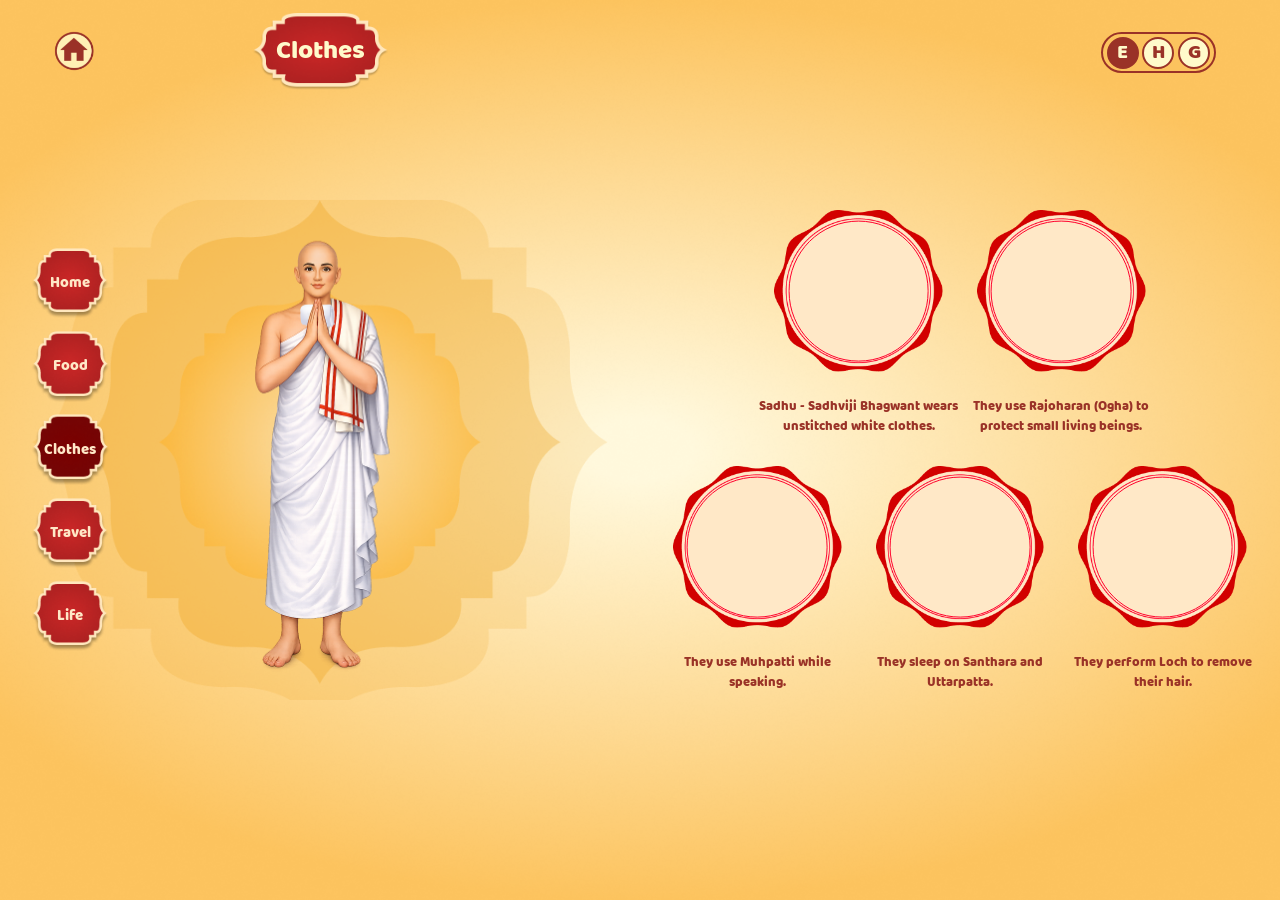
==== clothes.html @ c634a22c "first commit" ====
<!doctype html>
<html lang="en">

<head>
  <meta charset="UTF-8" />

  <meta name="viewport" content="width=device-width, initial-scale=1.0" />

  <title data-lang-key="title"></title>

  <link rel="stylesheet" href="./assets/css/style.css" />

  <style>

    .row {
  gap: 0vw;
}
    .row-2 .col,
    .row-1 .col {
      width: 33.33%!important;
    }

    .col .content {
      width: 100%;
      height: 7vw !important;
      text-align: center;
      color: #9a3227;
      font-family: "BalooRegular";
      padding: 0vw 0vw;
    }

    body[data-lang="hi"] .col .content, body[data-lang="gu"] .col .content  {
 padding: 0vw 0.5vw;
}



    .left-container .mascot-1 {
      width: 33.33%!important;
    }

    .slide-container {
      height: 39vw;
    }
  </style>
</head>

<body>
  <a class="home-btn" href="index.html"></a>

  <div class="language-container">
    <div class="english active">E</div>
    <div class="hindi">H</div>
    <div class="gujrati">G</div>
  </div>

  <div class="pages">
    <a class="page" href="home.html" data-lang-key="title-1"></a>
    <a class="page" href="food.html" data-lang-key="title-2"></a>
    <a class="page active" href="clothes.html" data-lang-key="title-3"></a>
    <a class="page" href="travel.html" data-lang-key="title-4"></a>
    <a class="page" href="life.html" data-lang-key="title-5"></a>
  </div>

  <main>
    <!-- ================= LEFT CONTAINER ================= -->
    <div class="left-container">
      <div class="title" data-lang-key="title-3"></div>

      <div class="main-container">
        <img class="hero-img1" src="./assets/images/hero-img.png" alt="" />

        <img class="mascot-1" src="./assets/images/topic-3.png" alt="" />
      </div>
    </div>

    <!-- ================= RIGHT CONTAINER ================= -->
    <div class="right-container">
      <!-- ================= GRID VIEW ================= -->
      <div class="slide-container">
        <div class="row row-1">
          <div class="col col-1" data-index="0" data-video="./assets/videos/3-1.mp4">
            <div class="circle">
              <img src="./assets/images/circle.png" alt="" />
              <div class="ring"></div>
              <video src="./assets/videos/3-1.mp4" muted loop playsinline preload="metadata"></video>
            </div>

            <div class="content" data-lang-key="slide-3.1"></div>
          </div>

          <div class="col col-2" data-index="1" data-video="./assets/videos/3-2.mp4">
            <div class="circle">
              <img src="./assets/images/circle.png" alt="" />
              <div class="ring"></div>
              <video src="./assets/videos/3-2.mp4" muted loop playsinline preload="metadata"></video>
            </div>

            <div class="content" data-lang-key="slide-3.2"></div>
          </div>
        </div>

        <div class="row row-2">
          <div class="col col-1" data-index="2" data-video="./assets/videos/3-3.mp4">
            <div class="circle">
              <img src="./assets/images/circle.png" alt="" />
              <div class="ring"></div>
              <video src="./assets/videos/3-3.mp4" muted loop playsinline preload="metadata"></video>
            </div>

            <div class="content" data-lang-key="slide-3.3"></div>
          </div>

          <div class="col col-2" data-index="3" data-video="./assets/videos/3-4.mp4">
            <div class="circle">
              <img src="./assets/images/circle.png" alt="" />
              <div class="ring"></div>
              <video src="./assets/videos/3-4.mp4" muted loop playsinline preload="metadata"></video>
            </div>

            <div class="content" data-lang-key="slide-3.4"></div>
          </div>

          <div class="col col-3" data-index="3" data-video="./assets/videos/3-5.mp4">
            <div class="circle">
              <img src="./assets/images/circle.png" alt="" />
              <div class="ring"></div>
              <video src="./assets/videos/3-5.mp4" muted loop playsinline preload="metadata"></video>
            </div>

            <div class="content" data-lang-key="slide-3.5"></div>
          </div>
        </div>
      </div>

      <!-- ================= SINGLE VIEW ================= -->
      <div class="single-view">
        <button class="single-close" type="button" title="Back to grid" aria-label="Back to grid"></button>

        <button class="single-nav prev-btn" type="button" aria-label="Previous item"></button>

        <div class="single-view-content">
          <!-- Only one circle image is used here -->
          <div class="single-circle fade-item">
            <video id="singleVideo" muted loop playsinline preload="metadata"></video>

            <img src="./assets/images/circle.png" alt="" />
          </div>

          <!-- Only this content changes -->
          <div class="single-slide-content fade-item" id="singleSlideContent"></div>

          <div class="single-pagination" aria-label="Slide pagination"></div>
        </div>

        <button class="single-nav next-btn" type="button" aria-label="Next item"></button>
      </div>
    </div>
  </main>

  <script src="./assets/js/app.js"></script>

  <script>
    document.addEventListener("DOMContentLoaded", function () {
      const slideContainer =
        document.querySelector(".slide-container");

      const singleView =
        document.querySelector(".single-view");

      const columns = Array.from(
        document.querySelectorAll(".slide-container .col"),
      );

      const closeButton =
        document.querySelector(".single-close");

      const previousButton =
        document.querySelector(".prev-btn");

      const nextButton =
        document.querySelector(".next-btn");

      const singleCircle =
        document.querySelector(".single-circle");

      const singleVideo =
        document.getElementById("singleVideo");

      const singleSlideContent =
        document.getElementById("singleSlideContent");

      const pagination =
        document.querySelector(".single-pagination");

      const languageButtons = document.querySelectorAll(
        ".language-container div",
      );

      const homeButton =
        document.querySelector(".home-btn");

      const pageLinks = Array.from(
        document.querySelectorAll(".pages .page"),
      );

      let currentIndex = 0;
      let fadeTimeout = null;

      /*
       * ================= AUDIO SETUP =================
       * One reusable Audio object per sound so rapid
       * clicks restart the sound instead of stacking up.
       */
      const popAudio = new Audio("./assets/audio/pop.mp3");
      const pageAudio = new Audio("./assets/audio/11.mp3");
      const swipeAudio = new Audio("./assets/audio/swipe.mp3");
      const clickAudio = new Audio("./assets/audio/click.mp3");
      const topicAudio = new Audio("./assets/audio/topic.mp3");

      function playSound(audio) {
        audio.currentTime = 0;

        audio.play().catch(function (error) {
          /*
           * Log the failure instead of swallowing it.
           * The most common cause is a wrong file path
           * (e.g. ./assets/audio/pop.mp3 doesn't exist),
           * which the browser reports as a rejected
           * promise here - check the console if a sound
           * isn't playing.
           */
          console.warn(
            "Audio failed to play:",
            audio.src,
            error,
          );
        });
      }

      /*
       * Links that navigate to another page (home-btn,
       * page links) unload the page almost instantly on
       * click - audio.play() is asynchronous, so the sound
       * usually gets cut off before it's even started.
       * This helper plays the sound first, waits for it to
       * actually start (or a short fallback timeout if
       * something blocks it), then performs the navigation.
       */
      function playSoundThenNavigate(audio, url) {
        let navigated = false;

        function goNow() {
          if (navigated) {
            return;
          }

          navigated = true;
          window.location.href = url;
        }

        audio.currentTime = 0;

        audio
          .play()
          .then(function () {
            /*
             * Give the sound a brief moment to be heard
             * before leaving the page. Adjust the 200ms
             * delay if pop.mp3 / 11.mp3 are longer or
             * shorter than that.
             */
            setTimeout(goNow, 200);
          })
          .catch(function (error) {
            console.warn(
              "Audio failed to play:",
              audio.src,
              error,
            );

            /*
             * If the sound couldn't play at all, don't
             * block navigation - just go immediately.
             */
            goNow();
          });

        /*
         * Safety net in case the audio hangs for any
         * reason (slow network, corrupt file, etc.) -
         * never delay navigation more than half a second.
         */
        setTimeout(goNow, 500);
      }

      /*
       * Home button -> pop sound
       */
      if (homeButton) {
        homeButton.addEventListener(
          "click",
          function (event) {
            const url = homeButton.getAttribute("href");

            if (url) {
              event.preventDefault();
              playSoundThenNavigate(popAudio, url);
            } else {
              playSound(popAudio);
            }
          },
        );
      }

      /*
       * Page navigation links -> 11.mp3 sound
       */
      pageLinks.forEach(function (link) {
        link.addEventListener(
          "click",
          function (event) {
            const url = link.getAttribute("href");

            if (url) {
              event.preventDefault();
              playSoundThenNavigate(pageAudio, url);
            } else {
              playSound(pageAudio);
            }
          },
        );
      });

      /*
       * Data is collected from the grid.
       * You can give every .col a different data-video path.
       */
      const slideData = columns.map(function (column) {
        const content =
          column.querySelector(".content");

        const gridVideo =
          column.querySelector("video");

        return {
          video:
            column.dataset.video ||
            gridVideo?.getAttribute("src") ||
            "",

          langKey:
            content?.getAttribute("data-lang-key") || "",
        };
      });

      function pauseGridVideos() {
        columns.forEach(function (column) {
          const video = column.querySelector("video");

          if (video) {
            video.pause();
            video.currentTime = 0;
          }
        });
      }

      function pauseSingleVideo() {
        singleVideo.pause();
        singleVideo.currentTime = 0;
      }

      function getTranslatedContent(index) {
        const gridContent =
          columns[index]?.querySelector(".content");

        return gridContent
          ? gridContent.innerHTML
          : "";
      }

      function updatePagination() {
        const bullets = pagination.querySelectorAll(
          ".pagination-bullet",
        );

        bullets.forEach(function (bullet, index) {
          const isActive = index === currentIndex;

          bullet.classList.toggle(
            "active",
            isActive,
          );

          bullet.setAttribute(
            "aria-current",
            isActive ? "true" : "false",
          );
        });
      }

      function updateNavigationButtons() {
        previousButton.disabled =
          currentIndex === 0;

        nextButton.disabled =
          currentIndex === slideData.length - 1;
      }

      function playCurrentVideo() {
        singleVideo
          .play()
          .catch(function () {
            /*
             * Some browsers may block autoplay.
             * The video remains ready to play.
             */
          });
      }

      function applyCurrentSlide() {
        const currentSlide =
          slideData[currentIndex];

        if (!currentSlide) {
          return;
        }

        pauseSingleVideo();

        singleVideo.src =
          currentSlide.video;

        singleVideo.load();

        singleSlideContent.setAttribute(
          "data-lang-key",
          currentSlide.langKey,
        );

        /*
         * Copy the already translated content
         * from the matching grid item.
         */
        singleSlideContent.innerHTML =
          getTranslatedContent(currentIndex);

        updatePagination();
        updateNavigationButtons();

        singleVideo.addEventListener(
          "canplay",
          playCurrentVideo,
          { once: true },
        );
      }

      function changeSlide(index, instant = false) {
        if (
          index < 0 ||
          index >= slideData.length
        ) {
          return;
        }

        currentIndex = index;

        clearTimeout(fadeTimeout);

        if (instant) {
          singleCircle.classList.remove(
            "is-fading",
          );

          singleSlideContent.classList.remove(
            "is-fading",
          );

          applyCurrentSlide();
          return;
        }

        /*
         * Fade out only the circle/video and content.
         * The full container never moves or swipes.
         */
        singleCircle.classList.add(
          "is-fading",
        );

        singleSlideContent.classList.add(
          "is-fading",
        );

        fadeTimeout = setTimeout(function () {
          applyCurrentSlide();

          requestAnimationFrame(function () {
            singleCircle.classList.remove(
              "is-fading",
            );

            singleSlideContent.classList.remove(
              "is-fading",
            );
          });
        }, 250);
      }

      function openSingleView(startIndex) {
        currentIndex = startIndex;

        pauseGridVideos();

        slideContainer.classList.add(
          "is-hidden",
        );

        singleView.classList.add(
          "is-active",
        );

        changeSlide(currentIndex, true);
      }

      function closeSingleView() {
        pauseSingleVideo();

        singleView.classList.remove(
          "is-active",
        );

        slideContainer.classList.remove(
          "is-hidden",
        );
      }

      function createPagination() {
        pagination.innerHTML = "";

        slideData.forEach(function (_, index) {
          const bullet =
            document.createElement("button");

          bullet.type = "button";
          bullet.className =
            "pagination-bullet";

          bullet.setAttribute(
            "aria-label",
            "Open item " + (index + 1),
          );

          bullet.addEventListener(
            "click",
            function () {
              if (index !== currentIndex) {
                changeSlide(index);
              }
            },
          );

          pagination.appendChild(bullet);
        });
      }

      /*
       * Grid item (col) -> topic sound
       */
      columns.forEach(function (column) {
        column.addEventListener(
          "click",
          function () {
            playSound(topicAudio);

            const startIndex =
              Number.parseInt(
                column.dataset.index,
                10,
              ) || 0;

            openSingleView(startIndex);
          },
        );
      });

      /*
       * Prev / Next navigation buttons -> swipe sound
       */
      previousButton.addEventListener(
        "click",
        function () {
          playSound(swipeAudio);
          changeSlide(currentIndex - 1);
        },
      );

      nextButton.addEventListener(
        "click",
        function () {
          playSound(swipeAudio);
          changeSlide(currentIndex + 1);
        },
      );

      /*
       * Close button -> click sound
       */
      closeButton.addEventListener(
        "click",
        function () {
          playSound(clickAudio);
          closeSingleView();
        },
      );

      /*
       * After language switching, app.js updates
       * the grid content. Copy the new translated
       * content into the single view.
       */
      languageButtons.forEach(function (button) {
        button.addEventListener(
          "click",
          function () {
            setTimeout(function () {
              if (
                singleView.classList.contains(
                  "is-active",
                )
              ) {
                singleSlideContent.innerHTML =
                  getTranslatedContent(
                    currentIndex,
                  );
              }
            }, 100);
          },
        );
      });

      /*
       * Observe translated grid content so the
       * single caption always remains synchronized.
       */
      columns.forEach(function (column, index) {
        const content =
          column.querySelector(".content");

        if (!content) {
          return;
        }

        const observer =
          new MutationObserver(function () {
            if (
              singleView.classList.contains(
                "is-active",
              ) &&
              index === currentIndex
            ) {
              singleSlideContent.innerHTML =
                content.innerHTML;
            }
          });

        observer.observe(content, {
          childList: true,
          subtree: true,
          characterData: true,
        });
      });

      createPagination();
      updateNavigationButtons();
    });
  </script>
</body>

</html>
---- assets/css/style.css ----
@font-face {
  font-family: "BalooRegular";
  src: url("../../fonts/Baloo Regular 400.ttf")
    format("truetype");
  font-weight: 400;
  font-style: normal;
  font-display: swap;
}

@font-face {
  font-family: "BerkshireSwash";
  src: url("../../fonts/BerkshireSwash-Regular.ttf")
    format("truetype");
  font-weight: 400;
  font-style: normal;
}

@font-face {
  font-family: "Vidaloka";
  src: url("../../fonts/Vidaloka-Regular.ttf")
    format("truetype");
  font-weight: 400;
  font-style: normal;
}

@font-face {
  font-family: "ITFDevanagari";
  src: url("../../fonts/ITFDevanagari.ttc")
    format("truetype");
  font-weight: 700;
  font-style: normal;
  font-display: swap;
}

@font-face {
  font-family: "NotoSansGujaratiRegular";
  src: url("../../fonts/NotoSansGujarati-Regular.ttf")
    format("truetype");
  font-weight: 700;
  font-style: normal;
  font-display: swap;
}

*,
*::before,
*::after {
  box-sizing: border-box;
  margin: 0;
  padding: 0;
}

html,
body {
  width: 100%;
  height: 100%;
  margin: 0;
  padding: 0;
}

body[data-lang="hi"] {
  font-family: "ITFDevanagari" !important;
  font-weight: 700 !important;
}

body[data-lang="gu"] {
  font-family: "NotoSansGujaratiRegular" !important;
  font-weight: 700 !important;
}

body {
  width: 100vw !important;
  height: 100%;
  background-image: url("../images/bg.png");
  background-size: cover;
  background-repeat: no-repeat;
  background-position: center;
  background-attachment: fixed;
  overflow-x: hidden;
  opacity: 1;
  transition: opacity 0.5s ease;
  display: flex;
  justify-content: center;
  align-items: center;
}

/* ================= HOME BUTTON ================= */

.home-btn {
  position: fixed;
  top: 2.2vw;
  left: 4%;
  width: 3.5vw;
  height: 3.5vw;
  background-image: url("./../images/home.png");
  background-position: center;
  background-repeat: no-repeat;
  background-size: contain;
  z-index: 1000;
  transition: transform 0.2s ease;
  cursor: pointer;
}

.home-btn:hover {
  transform: scale(1.15);
}

/* ================= PAGE TITLE ================= */

@keyframes titleDropIn {
  from {
    top: -12vw;
    opacity: 0;
  }

  to {
    top: 2vw;
    opacity: 1;
  }
}

.page-title {
  position: fixed;
  top: 2vw;
  left: 50%;
  height: auto;
  text-align: center;
  z-index: 10000;
  transform: translateX(-50%);
  font-size: 4.5vw;
  color: #cc2727;
  font-family: "Vidaloka";
  display: block;
  text-shadow: 0 -0.2vw 0.1vw white;
  white-space: nowrap;
  transition: top 0.2s ease-in;
  animation: titleDropIn 0.9s ease-out forwards;
}

/* ================= LANGUAGE BUTTONS ================= */

.language-container {
  position: fixed;
  top: 2.5vw;
  right: 5%;
  display: flex;
  width: 9vw;
  height: auto;
  padding: 0.2vw 0.3vw;
  justify-content: space-between;
  align-items: center;
  font-family: "BalooRegular";
  border: 0.2vw solid #9a3227;
  background-color: #fcc35e;
  border-radius: 50vw;
  pointer-events: auto;
  z-index: 1000;
}

.language-container div {
  width: 2.5vw;
  height: 2.5vw;
  font-size: 1.6vw;
  text-align: center;
  border: 0.2vw solid #9a3227;
  background: #fffacb !important;
  color: #9a3227;
  cursor: pointer;
  display: flex;
  justify-content: center;
  align-items: center;
  border-radius: 50%;
  font-family: "BalooRegular", sans-serif;
}

.language-container div:hover,
.language-container div.active {
  background-color: #9a3227 !important;
  color: #fffacb;
}

/* ================= GENERAL HERO STYLES ================= */

.hero-container {
  position: relative;
  width: 80%;
  height: 95%;
  display: flex;
  justify-content: center;
  align-items: center;
  padding-top: 4vw;
  margin-top: 2vw;
}

@keyframes heroWidthGrow {
  from {
    width: 30vw;
  }

  to {
    width: 70vw;
  }
}

.hero-container .hero-img {
  width: 70vw;
  height: 35vw;
  object-fit: fill;
  margin: 0 auto;
  animation: heroWidthGrow 1.2s ease-out forwards;
}

.sub-container {
  position: absolute;
  width: 100%;
  height: 100%;
}

@keyframes fadeInSlow {
  from {
    opacity: 0;
  }

  to {
    opacity: 1;
  }
}

.mascot {
  position: absolute;
  width: 17%;
  left: 50%;
  top: 50%;
  transform: translate(-50%, -50%);
  z-index: 20;
  opacity: 0;
  animation: fadeInSlow 1.6s ease-in forwards;
  animation-delay: 0.3s;
}

.line {
  position: absolute;
  width: 48%;
  left: 50%;
  top: 50%;
  transform: translate(-50%, -50%);
  z-index: 10;
  opacity: 0;
  animation: fadeInSlow 1.6s ease-in forwards;
  animation-delay: 0.1s;
}

/* ================= TOPIC ANIMATIONS ================= */

@keyframes slideFromLeft35 {
  from {
    opacity: 0;
    transform: translate(-50%, -50%)
      translateX(35%) scale(1);
  }

  to {
    opacity: 1;
    transform: translate(-50%, -50%)
      translateX(0) scale(1);
  }
}

@keyframes slideFromRight12 {
  from {
    opacity: 0;
    transform: translate(-50%, -50%)
      translateX(-12%) scale(1);
  }

  to {
    opacity: 1;
    transform: translate(-50%, -50%)
      translateX(0) scale(1);
  }
}

@keyframes slideFromTop70 {
  from {
    opacity: 0;
    top: 68%;
    transform: translate(-50%, -50%)
      translateX(0) scale(1);
  }

  to {
    opacity: 1;
    top: 76%;
    transform: translate(-50%, -50%)
      translateX(0) scale(1);
  }
}

.topic {
  position: absolute;
  width: 16vw;
  height: 6vw;
  background-image: url("./../images/topic-img.png");
  background-position: center;
  background-size: contain;
  background-repeat: no-repeat;
  text-align: center;
  text-decoration: none;
  z-index: 200;
  font-family: "BalooRegular";
  color: #fffacb;
  font-size: 1.5vw;
  display: flex;
  align-items: center;
  justify-content: center;
  opacity: 0;
  transform: translate(-50%, -50%)
    translateX(0) scale(1);
  transition:
    transform 0.3s ease,
    background-image 0.3s ease;
}

.topic:hover {
  background-image: url("./../images/topic-img-hov.png");
  transform: translate(-50%, -50%)
    translateX(0) scale(1.2) !important;
}

.topic-1 {
  top: 26%;
  left: 31%;
  animation: slideFromLeft35 0.8s ease-out forwards;
  animation-delay: 0.8s;
}

.topic-2 {
  top: 58%;
  left: 26%;
  animation: slideFromLeft35 0.8s ease-out forwards;
  animation-delay: 0.8s;
}

.topic-3 {
  top: 67%;
  left: 48%;
  animation: slideFromTop70 0.8s ease-out forwards;
  animation-delay: 0.8s;
}

.topic-4 {
  top: 28.5%;
  right: 8%;
  animation: slideFromRight12 0.8s ease-out forwards;
  animation-delay: 0.8s;
}

.topic-5 {
  top: 61.5%;
  right: 2%;
  animation: slideFromRight12 0.8s ease-out forwards;
  animation-delay: 0.8s;
}

/* ================= MAIN LAYOUT ================= */

main {
  position: relative;
  width: 100%;
  height: 100%;
  display: flex;
  justify-content: center;
  align-items: center;
}

.left-container,
.right-container {
  position: relative;
  width: 50%;
  height: 100%;
  display: flex;
  justify-content: center;
  align-items: center;
}

/* ================= LEFT SECTION ================= */

.left-container .title {
  position: absolute;
  width: 15vw;
  height: 6vw;
  top: 1vw;
  background-image: url("./../images/topic-img.png");
  background-position: center;
  background-size: contain;
  background-repeat: no-repeat;
  z-index: 9999;
  display: flex;
  justify-content: center;
  align-items: center;
  color: #fffacb;
  text-align: center;
  font-size: 2vw;
  font-family: "BalooRegular";
}

.left-container img {
  display: block;
  object-fit: contain;
  position: absolute;
  left: 50%;
  top: 50%;
  transform: translate(-50%, -50%);
}

.left-container .hero-img1 {
  width: 90%;
  height: auto;
}

.left-container .mascot-1 {
  width: 60%;
  height: auto;
  opacity: 1 !important;
}

/* ================= GRID VIEW ================= */

.slide-container {
  width: 95%;
  height: 35vw;
  display: flex;
  justify-content: center;
  align-items: center;
  flex-direction: column;
  gap: 0.5vw;
  font-size: 1vw;
}

.slide-container.is-hidden {
  display: none;
}

.row {
  width: 100%;
  height: 50%;
  display: flex;
  justify-content: center;
  align-items: center;
  gap: 0.2vw;
}

.col {
  position: relative;
  width: 50%;
  height: 100%;
  display: flex;
  flex-direction: column;
  justify-content: space-around;
  align-items: center;
  gap: 0.2vw;
  cursor: pointer;
  transition: transform 0.25s ease;
}

.col:hover {
  transform: scale(1.03);
}

/* ================= GRID CIRCLE ================= */

.circle {
  position: relative;
   width:22vw!important;
  aspect-ratio: 1 / 1;
  overflow: hidden;
  display: flex;
  justify-content: center;
  align-items: center;
}

.circle img {
  position: relative;
  width: 60%;
  height: auto;
  display: block;
  margin: 0 auto;
  z-index: 2;
  pointer-events: none;
}

.circle video {
  position: absolute;
  top: 50%;
  left: 50%;
  width: 11.5vw;
  height: 11.5vw;
  transform: translate(-50%, -50%);
  border-radius: 50%;
  object-fit: cover;
  object-position: center;
  z-index: 9999;
  pointer-events: none;
}

.circle .ring{
  position: absolute;
  top: 50%;
  left: 50%;
  width: 11vw;
  height: 11vw;
  transform: translate(-50%, -50%);
  border-radius: 50%;
  border:0.15vw solid #FF022D;
  z-index: 999990;
}

.col .content {
  width: 100%;
  height: 7vw !important;
  text-align: center;
  color: #9a3227;
  font-family: "BalooRegular";
  padding: 0.2vw 1vw;
  display: flex;
  align-items: center;
  justify-content: center;
  font-size: 1vw;
}

body[data-lang="hi"] .col .content {
  font-weight: 400!important;
}

body[data-lang="gu"] .col .content  {
font-size: 0.9vw!important;
line-height:1.5vw!important;
font-weight: 700!important;
}


/* ================= SINGLE FIXED VIEW ================= */

.single-view {
  position: relative;
    width: 40vw;
  height: 42vw;
  margin-top: 8vw;
  display: none;
  justify-content: center;
  align-items: center;
}

.single-view.is-active {
  display: flex;
}

/*
 * This middle container never translates.
 * It stays fixed while only its content fades.
 */
.single-view-content {
  position: relative;
  width: 100%;
  height: 100%;
  display: flex;
  flex-direction: column;
  justify-content: center;
  align-items: center;
  gap: 1.2vw;
}

/* ================= SINGLE CIRCLE ================= */

.single-circle {
  position: relative;
  width: 25vw;
  height: 25vw;
  flex-shrink: 0;
  display: flex;
  justify-content: center;
  align-items: center;
  opacity: 1;
  transform: scale(1);
  transition:
    opacity 0.25s ease,
    transform 0.25s ease;
}

/*
 * The circle frame remains above the video.
 * Only one circle image exists in the single view.
 */
.single-circle img {
  position: absolute;
  top: 50%;
  left: 50%;
  width: 100%;
  height: 100%;
  object-fit: contain;
  transform: translate(-50%, -50%);
  display: block;
  z-index: 2;
  pointer-events: none;
}

/*
 * Video is perfectly centered inside circle.png.
 * Adjust 62% only when the opening in your
 * circle image is larger or smaller.
 */
.single-circle video {
  position: absolute;
  top: 50%;
  left: 50%;
  width: 83%;
  height: 83%;
  transform: translate(-50%, -50%);
  border-radius: 50%;
  object-fit: cover;
  object-position: center center;
  background-color: transparent;
  display: block;
  z-index: 9999;
}

/* ================= SINGLE CONTENT ================= */

.single-slide-content {
  width: 100%;
  min-height: 6vw;
  padding: 0.5vw 2vw;
  text-align: center;
  color: #9a3227;
  font-family: "BalooRegular";
  font-size: 1.5vw;
  line-height: 1.5;
  display: flex;
  justify-content: center;
  align-items: center;
  opacity: 1;
  transform: translateY(0);
  transition:
    opacity 0.25s ease,
    transform 0.25s ease;
}


body[data-lang="hi"] .single-slide-content {
  font-weight: 400!important;
  line-height: 2.5vw!important;
}

body[data-lang="gu"] .single-slide-content {
font-size: 1.4vw!important;
line-height:2.5vw!important
}

/* Fade-out state before content changes */

.single-circle.is-fading {
  opacity: 0;
  transform: scale(0.97);
}

.single-slide-content.is-fading {
  opacity: 0;
  transform: translateY(0.5vw);
}

/* ================= CLOSE BUTTON ================= */

.single-close {
  position: absolute;
  top: 5vw;
  right: 1vw;
  width: 2.8vw;
  height: 2.8vw;
  border-radius: 50%;
  background-color: #802922;
  border: 0.2vw solid white;
  cursor: pointer;
  z-index: 500;
  transition:
    transform 0.2s ease,
    background-color 0.2s ease;
}

.single-close:hover {
  transform: scale(1.1);
  background-color: #9a3227;
}

.single-close::before,
.single-close::after {
  content: "";
  position: absolute;
  top: 50%;
  left: 50%;
  width: 55%;
  height: 0.2vw;
  background: white;
  transform-origin: center;
}

.single-close::before {
  transform: translate(-50%, -50%)
    rotate(45deg);
}

.single-close::after {
  transform: translate(-50%, -50%)
    rotate(-45deg);
}

/* ================= PREVIOUS / NEXT BUTTONS ================= */

.single-nav {
  position: absolute;
  top: 18vw;
  width: 3.8vw;
  height: 3.8vw;
  padding: 0;
  border: none;
  outline: none;
  background-color: transparent;
  background-size: contain;
  background-repeat: no-repeat;
  background-position: center;
  cursor: pointer;
  z-index: 100;
  transition:
    transform 0.2s ease,
    opacity 0.2s ease;
}

.single-nav:hover:not(:disabled) {
  transform: scale(1.1);
}

.single-nav:disabled {
  opacity: 0.4;
  cursor: default;
  transform: none;
}

.prev-btn {
  left: 0;
  margin-right: 0;
  background-image: url("./../images/prev-btn.png");
}

.next-btn {
  right: 0;
  margin-left: 0;
  background-image: url("./../images/next-btn.png");
}
/* ================= PAGINATION ================= */

.single-pagination {
  position: relative;
  width: 100%;
  min-height: 1.2vw;
  display: flex;
  justify-content: center;
  align-items: center;
  gap: 0.6vw;
}

.pagination-bullet {
  width: 0.8vw;
  height: 0.8vw;
  min-width: 0.8vw;
  padding: 0;
  border: none;
  border-radius: 50%;
  background-color: #9a3227;
  opacity: 0.35;
  cursor: pointer;
  transition:
    opacity 0.2s ease,
    transform 0.2s ease;
}

.pagination-bullet:hover {
  opacity: 0.7;
  transform: scale(1.15);
}

.pagination-bullet.active {
  opacity: 1;
  transform: scale(1.15);
}

.pages{
  position: absolute;
  left:2vw;
  top:50%;
  transform :translateY(-50%);
  display: flex;
  flex-direction: column;
  justify-content: center;
  align-items: center;
  gap:1vw;
     z-index: 999999;
}

.page{
  width:7vw;
  height:5.5vw;
  background-image: url("./../images/page.png");
  background-position: center;
  background-size: contain;
  background-repeat: no-repeat;
  cursor: pointer;
  text-decoration: none;
   display: flex;
  justify-content: center;
  align-items: center;
  color:#FFE8C7;
  font-size: 1.2vw;
    font-family: "BalooRegular";
}

.page:hover,
.page.active{
  background-image: url("./../images/page-active.png");
}


body[data-lang="hi"] .page {
  font-weight: lighter!important;
}

body[data-lang="gu"] {
  font-size:1vw!important
}

/* ================= PRANAM SECTION ================= */

.pranam-container {
  position: absolute;
  width: 45vw;
  height: auto;
  top: 50% !important;
  left: 50% !important;
  transform: translate(-50%, -50%);
  display: flex;
  justify-content: center;
  align-items: center;
}

.pranam-container > .pranam-img {
  position: relative;
  width: 85%;
  height: auto;
  display: block;
}

.pranam-container > .pranam-img > img {
  width: 100%;
  display: block;
}

  .pranam-video{
    position: absolute;
    left: 51%;
    top: 49%;
    transform: translate(-50%,-50%);
    width: 28vw;
    height: 28vw;
    border-radius: 50%;
background-color: white;
  }

  .pranam-video video{
    width: 100%;
    height: 100%;
    object-fit: cover;
    border-radius: 50%;
  }


.pranam-img span {
  z-index: 15;
  position: absolute;
  top: 0%;
  left: 50%;
  font-size: 3.4vw;
  transform: translateX(-50%);
  font-family: "BalooRegular";
  color: #802922;
}

.pranam-container .home-btn-1 {
  position: absolute;
  top: 88%;
  left: 50%;
  width: 15vw;
  height: auto;
  transform: translateX(-50%) scale(1);
  transition: transform 0.2s ease;
  transform-origin: center center;
}

.pranam-container .home-btn-1:hover {
  transform: translateX(-50%) scale(1.5);
}

.pranam-container .home-btn-1 img {
  width: 100%;
  display: block;
}

.home-btn-1 span {
  z-index: 15;
  position: absolute;
  top: 45%;
  left: 38%;
  font-size: 2.5vw;
  transform: translateY(-50%);
  font-family: "BalooRegular";
  color: #821b00;
}

/* ================= BACK BUTTON ================= */

.back-btn {
  position: absolute;
  left: 4%;
  top: 4%;
  width: 3vw;
  height: 3vw;
  background-color: #802922;
  border: 0.25vw solid white;
  border-radius: 50%;
  display: flex;
  justify-content: center;
  align-items: center;
  text-decoration: none;
  transform: scale(1);
  transition: transform 0.3s ease;
  z-index: 50;
}

.back-btn i {
  color: white;
  font-size: 1vw;
  transition: font-size 0.3s ease;
}

.back-btn:hover {
  transform: scale(1.05);
  background-color: white;
}

.back-btn:hover i {
  font-size: 1.2vw;
  color: #802922 !important;
}

/* ================= RESPONSIVE ================= */

/* @media (max-width: 900px) {
  body {
    min-height: 100vh;
    height: auto;
    overflow-y: auto;
  }

  main {
    min-height: 100vh;
    height: auto;
    flex-direction: column;
    padding-top: 12vw;
  }

  .left-container,
  .right-container {
    width: 100%;
    min-height: 50vh;
  }

  .left-container .title {
    top: 0;
    width: 28vw;
    height: 12vw;
    font-size: 3vw;
  }

  .left-container .hero-img1 {
    width: 70%;
  }

  .left-container .mascot-1 {
    width: 45%;
  }

  .slide-container {
    width: 95%;
    height: auto;
    margin-top: 3vw;
  }

  .row {
    height: auto;
  }

  .col {
    min-height: 30vw;
  }

  .circle {
    width: 38vw !important;
  }

  .circle img {
    width: 55%;
  }

  .circle video {
    width: 17vw;
    height: 17vw;
  }

  .col .content {
    min-height: 9vw;
    height: auto !important;
    font-size: 2.2vw;
  }

  .single-view {
    min-height: 60vw;
  }

  .single-view-content {
    width: 55vw;
    min-height: 60vw;
  }

  .single-circle {
    width: 45vw;
    height: 45vw;
  }

  .single-slide-content {
    min-height: 10vw;
    font-size: 2.5vw;
  }

  .single-nav {
    width: 6vw;
    height: 6vw;
  }

  .single-close {
    top: 2vw;
    width: 5vw;
    height: 5vw;
  }

  .pagination-bullet {
    width: 1.5vw;
    height: 1.5vw;
    min-width: 1.5vw;
  }
} */
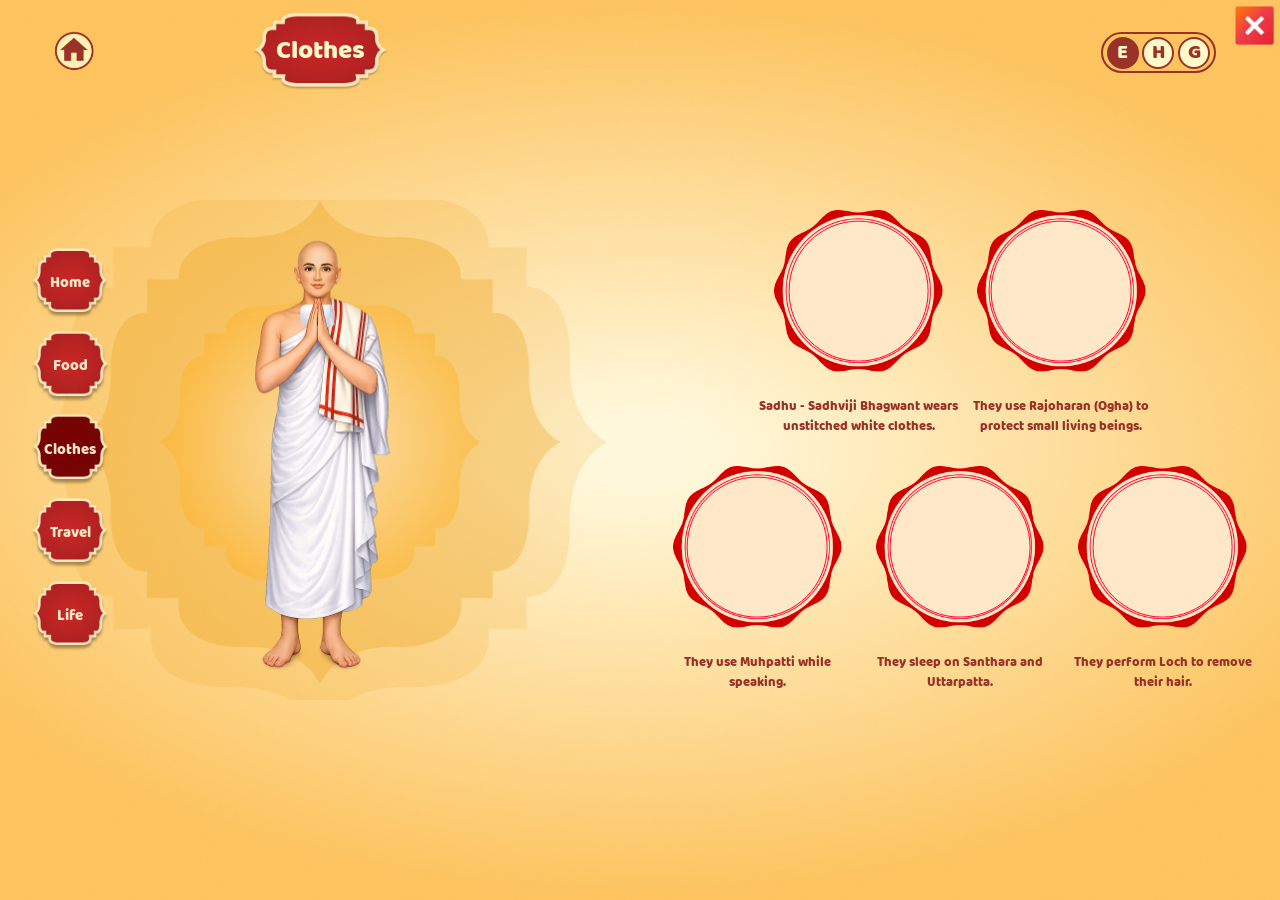
==== commit 747f98f8: "." ====
--- a/clothes.html
+++ b/clothes.html
@@ -159,6 +159,7 @@
   </main>
 
   <script src="./assets/js/app.js"></script>
+  <script src="./assets/js/djp.js"></script>
 
   <script>
     document.addEventListener("DOMContentLoaded", function () {
--- a/assets/css/style.css
+++ b/assets/css/style.css
@@ -863,21 +863,90 @@
 
   .pranam-video{
     position: absolute;
-    left: 51%;
-    top: 49%;
-    transform: translate(-50%,-50%);
+    left: 50%;
+    top: 48.7%;
+    background-image: url("./../images/pranam-bg-1.png");
+    background-position: center;
+    background-repeat: no-repeat;
+    background-size: cover;
+    transform: translate(-50%, -50%);
     width: 28vw;
     height: 28vw;
     border-radius: 50%;
-background-color: white;
-  }
-
-  .pranam-video video{
-    width: 100%;
-    height: 100%;
+    background-color: #f6f6f6;
+
+    display: flex;
+    justify-content: center;
+    align-items: center;
+
+    overflow: hidden;
+    padding-right: 2.5vw;
+  }
+
+.pranam-video video {
+    width: 90%;
+    height: 83%;
     object-fit: cover;
-    border-radius: 50%;
-  }
+
+    /* Very light feather on ALL edges */
+    -webkit-mask-image:
+        linear-gradient(
+            to bottom,
+            transparent 0%,
+            rgba(0, 0, 0, 0.8) 2%,
+            rgba(0, 0, 0, 0.95) 4%,
+            black 6%,
+            black 90%,
+            rgba(0, 0, 0, 0.95) 96%,
+            rgba(0, 0, 0, 0.8) 98%,
+            transparent 100%
+        ),
+        linear-gradient(
+            to right,
+            transparent 0%,
+            rgba(0, 0, 0, 0.8) 2%,
+            rgba(0, 0, 0, 0.95) 4%,
+            black 6%,
+            black 90%,
+            rgba(0, 0, 0, 0.95) 96%,
+            rgba(0, 0, 0, 0.8) 98%,
+            transparent 100%
+        );
+
+    -webkit-mask-composite: source-in;
+
+    mask-image:
+        linear-gradient(
+            to bottom,
+            transparent 0%,
+            rgba(0, 0, 0, 0.8) 2%,
+            rgba(0, 0, 0, 0.95) 4%,
+            black 6%,
+            black 90%,
+            rgba(0, 0, 0, 0.95) 96%,
+            rgba(0, 0, 0, 0.8) 98%,
+            transparent 100%
+        ),
+        linear-gradient(
+            to right,
+            transparent 0%,
+            rgba(0, 0, 0, 0.8) 2%,
+            rgba(0, 0, 0, 0.95) 4%,
+            black 6%,
+            black 90%,
+            rgba(0, 0, 0, 0.95) 96%,
+            rgba(0, 0, 0, 0.8) 98%,
+            transparent 100%
+        );
+
+    mask-composite: intersect;
+
+    -webkit-mask-repeat: no-repeat;
+    mask-repeat: no-repeat;
+
+    -webkit-mask-size: 100% 100%;
+    mask-size: 100% 100%;
+}
 
 
 .pranam-img span {
